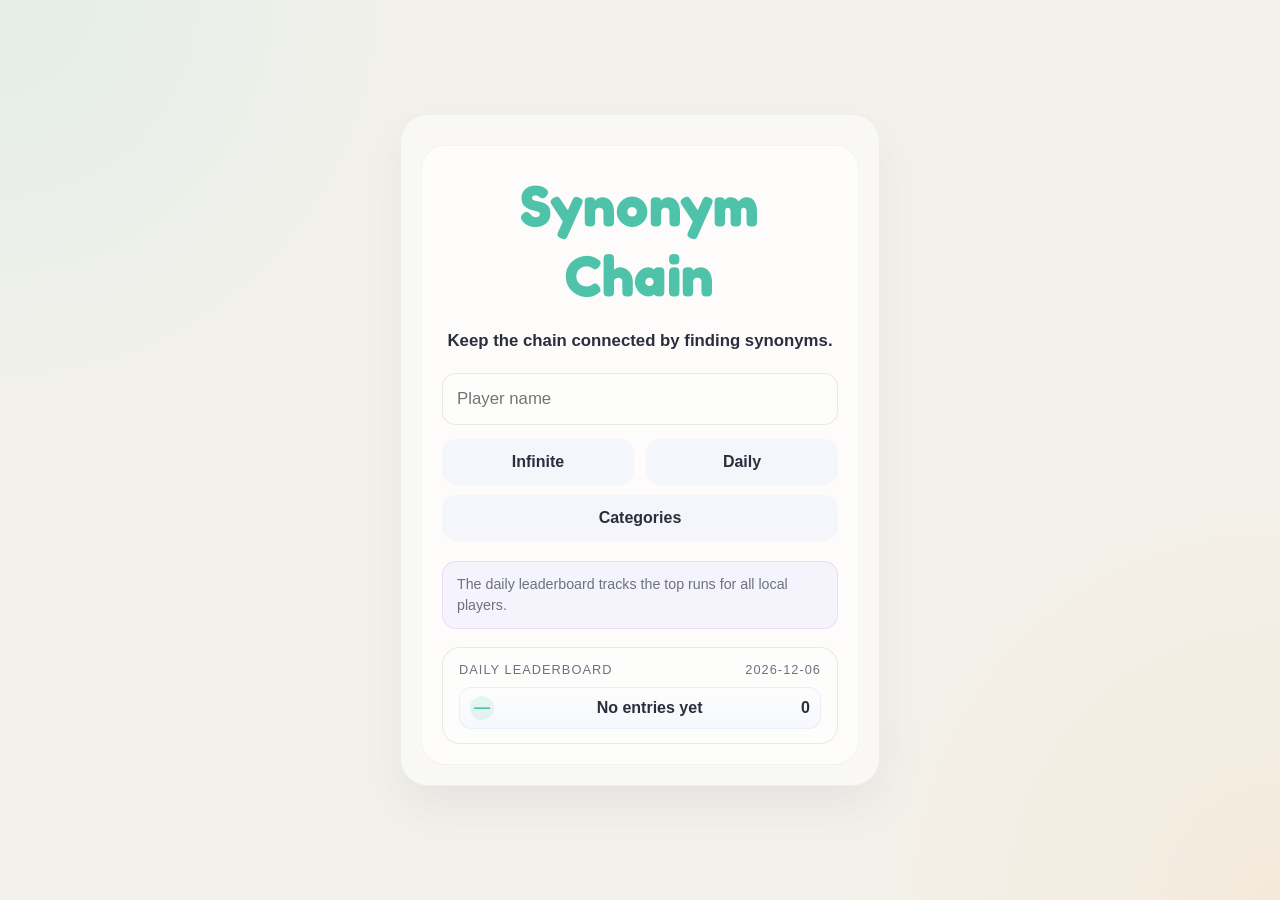
==== index.html @ b9a0c2e2 "Initial commit: Synonym Chain game with PWA support Adds the game (index.html, style.css, script.js)" ====
<!DOCTYPE html>
<html lang="en">
  <head>
    <meta charset="UTF-8" />
    <meta name="viewport" content="width=device-width, initial-scale=1.0, viewport-fit=cover" />
    <meta
      name="description"
      content="Synonym Chain is a word game where players keep a chain alive by finding valid synonyms, one word at a time."
    />
    <meta name="theme-color" content="#f3f1eb" />
    <meta name="mobile-web-app-capable" content="yes" />
    <meta name="apple-mobile-web-app-capable" content="yes" />
    <meta name="apple-mobile-web-app-status-bar-style" content="black-translucent" />
    <meta name="format-detection" content="telephone=no" />
    <link rel="manifest" href="manifest.json" />
    <link rel="icon" href="icons/favicon-32.png" sizes="32x32" />
    <link rel="apple-touch-icon" href="icons/icon-192.png" />
    <title>Synonym Chain</title>
    <link rel="preconnect" href="https://fonts.googleapis.com" />
    <link rel="preconnect" href="https://fonts.gstatic.com" crossorigin />
    <link href="https://fonts.googleapis.com/css2?family=Fredoka:wght@600;700&display=swap" rel="stylesheet" />
    <link rel="stylesheet" href="style.css" />
  </head>
  <body>
    <div class="app-shell">
      <header class="topbar">
        <button id="restartBtn" class="ghost-btn hidden" type="button">New run</button>
      </header>

      <main class="game-panel">
        <section id="startScreen" class="card start-screen">
          <h1 class="hero-logo">Synonym Chain</h1>
          <p class="tagline">Keep the chain connected by finding synonyms.</p>

          <form id="starterForm" class="starter-form">
            <label for="playerNameInput" class="sr-only">Your name</label>
            <input
              id="playerNameInput"
              name="playerName"
              type="text"
              maxlength="18"
              placeholder="Player name"
              autocomplete="off"
              autocapitalize="words"
              autocorrect="off"
              spellcheck="false"
              enterkeyhint="done"
            />
            <div class="starter-actions">
              <button id="startInfiniteBtn" class="mode-btn" type="button">Infinite</button>
              <button id="dailyChallengeBtn" class="mode-btn" type="button">Daily</button>
            </div>

            <button id="categoriesToggleBtn" class="mode-btn category-toggle" type="button" aria-expanded="false" aria-controls="categoryPicker">
              Categories
            </button>

            <div id="categoryPicker" class="category-picker hidden">
              <button type="button" class="category-chip" data-category="food">🍕 Food</button>
              <button type="button" class="category-chip" data-category="sport">⚽ Sport</button>
              <button type="button" class="category-chip" data-category="games">🎲 Games</button>
              <button type="button" class="category-chip" data-category="animals">🐾 Animals</button>
            </div>
          </form>

          <div class="info-note">
            The daily leaderboard tracks the top runs for all local players.
          </div>

          <div class="leaderboard-card">
            <div class="leaderboard-header">
              <span>Daily leaderboard</span>
              <span id="leaderboardDate">Today</span>
            </div>
            <ol id="leaderboardList" class="leaderboard-list"></ol>
          </div>
        </section>

        <section id="gameScreen" class="card hidden" aria-live="polite">
          <div class="game-header">
            <div class="status-pill">
              <span class="label">Chain</span>
              <strong id="chainLength">1</strong>
            </div>
            <div class="status-pill">
              <span class="label">Score</span>
              <strong id="scoreValue">0</strong>
            </div>
            <div class="status-pill">
              <span class="label">Timer</span>
              <strong id="timerValue">30s</strong>
            </div>
          </div>

          <div class="side-panel">
            <div class="resource-box">
              <span class="resource-label">Lives</span>
              <div class="resource-row">
                <div id="livesDisplay" class="token-row" aria-label="Lives remaining"></div>
                <button id="useLifeBtn" class="mini-action-btn" type="button">+5s</button>
              </div>
            </div>
            <div class="resource-box">
              <span class="resource-label">Hints</span>
              <div id="hintsDisplay" class="token-row" aria-label="Hint tokens"></div>
            </div>
          </div>

          <div class="board-wrap">
            <div class="board-header">
              <span>Word chain</span>
              <span id="attemptCounter">0 words</span>
            </div>
            <div id="board" class="board" aria-label="Synonym chain path"></div>
          </div>

          <div class="target-bar">
            <span class="prompt">Find a synonym for</span>
            <h2 id="targetWord">happy</h2>
          </div>

          <div id="statusMessage" class="status-message" aria-live="polite">Ready for your first move.</div>

          <form id="guessForm" class="guess-row">
            <label for="guessInput" class="sr-only">Your next synonym</label>
            <input
              id="guessInput"
              type="text"
              maxlength="20"
              autocomplete="off"
              autocapitalize="none"
              spellcheck="true"
              enterkeyhint="go"
              placeholder="Type a synonym..."
            />
            <button id="hintBtn" class="hint-btn" type="button" aria-label="Use a hint">💡</button>
            <button id="enterBtn" class="enter-btn" type="button" aria-label="Submit guess">⏎</button>
          </form>

          <div id="bonusPop" class="bonus-pop" aria-live="polite"></div>
        </section>

        <section id="resultScreen" class="card hidden">
          <div class="badge danger">Run complete</div>
          <h2 id="resultHeading">The chain is broken</h2>

          <div class="result-grid">
            <div>
              <span>Final score</span>
              <strong id="finalScore">0</strong>
            </div>
            <div>
              <span>Longest chain</span>
              <strong id="finalChain">1</strong>
            </div>
          </div>

          <p id="resultMessage">You built a solid chain. Try another starter word to go further.</p>
          <button id="playAgainBtn" class="primary-btn" type="button">Play again</button>
        </section>
      </main>
    </div>

    <script src="script.js"></script>
  </body>
</html>
---- style.css ----
:root {
  --bg: #f3f1eb;
  --bg-soft: #f8f5ee;
  --panel: rgba(255, 255, 255, 0.7);
  --card: rgba(255, 255, 255, 0.72);
  --primary: #7ad3c1;
  --primary-strong: #4ec3aa;
  --accent: #8ea7ff;
  --warning: #f2ce63;
  --danger: #ef6d7c;
  --success: #57c78d;
  --text: #2a2f3d;
  --muted: #6b7280;
  --outline: rgba(74, 82, 90, 0.12);
  --shadow: 0 16px 26px rgba(64, 74, 85, 0.08);
  --path: #f4f3ef;
  --path-strong: #e9e2d0;
  --path-accent: #91d9d3;
  --pastel-blue: #7cc8ef;
  --pastel-green: #8bd2b8;
  --pastel-yellow: #f2d768;
  --pastel-pink: #eb7aad;
  --pastel-orange: #f0a75f;
  --ribbon-blue: #2f8fc0;
  --ribbon-green: #2f9e77;
  --ribbon-yellow: #b8860b;
  --ribbon-pink: #d1487a;
  --ribbon-orange: #c96a2e;
}

* {
  box-sizing: border-box;
}

html,
body {
  margin: 0;
  min-height: 100%;
  font-family: Inter, "Segoe UI", sans-serif;
  background:
    radial-gradient(circle at top, rgba(102, 208, 165, 0.18), transparent 22%),
    linear-gradient(180deg, #f5fbff 0%, #edf4ff 100%);
  color: var(--text);
  overscroll-behavior-y: none;
  -webkit-text-size-adjust: 100%;
}

body {
  min-height: 100vh;
  min-height: 100dvh;
  display: flex;
  align-items: center;
  justify-content: center;
  padding: 16px;
  padding-top: max(16px, env(safe-area-inset-top));
  padding-bottom: max(16px, env(safe-area-inset-bottom));
  padding-left: max(16px, env(safe-area-inset-left));
  padding-right: max(16px, env(safe-area-inset-right));
  background:
    radial-gradient(circle at top left, rgba(143, 214, 214, 0.15), transparent 28%),
    radial-gradient(circle at bottom right, rgba(244, 183, 103, 0.12), transparent 28%),
    var(--bg);
  -webkit-tap-highlight-color: transparent;
}

button,
input {
  font: inherit;
}

button {
  cursor: pointer;
  touch-action: manipulation;
  -webkit-user-select: none;
  user-select: none;
}

input {
  touch-action: manipulation;
}

.app-shell {
  width: min(100%, 480px);
  max-height: 100dvh;
  border-radius: 28px;
  background: rgba(255, 255, 255, 0.52);
  border: 1px solid rgba(120, 133, 146, 0.08);
  box-shadow: 0 22px 46px rgba(81, 89, 100, 0.08);
  backdrop-filter: blur(14px);
  overflow-y: auto;
  overflow-x: hidden;
}

.topbar {
  display: flex;
  align-items: center;
  justify-content: flex-end;
  gap: 12px;
  padding: 18px 20px 12px;
}

.eyebrow {
  margin: 0 0 4px;
  text-transform: uppercase;
  letter-spacing: 0.14em;
  color: var(--primary-strong);
  font-size: 11px;
  font-weight: 700;
}

h1 {
  margin: 0;
  font-family: "Fredoka", Inter, "Segoe UI", sans-serif;
  font-weight: 700;
  letter-spacing: 0.01em;
  color: var(--primary-strong);
}

.hero-logo {
  text-align: center;
  font-size: clamp(2.6rem, 11vw, 3.6rem);
  margin: 4px 0 18px;
}

.ghost-btn,
.primary-btn {
  border: none;
  border-radius: 14px;
  transition: transform 0.18s ease, opacity 0.18s ease;
}

.ghost-btn {
  background: rgba(142, 167, 255, 0.08);
  color: var(--text);
  padding: 10px 14px;
}

.mode-btn {
  border: none;
  border-radius: 14px;
  background: rgba(142, 167, 255, 0.08);
  color: var(--text);
  padding: 14px 18px;
  font-weight: 800;
  transition: background 0.25s ease, color 0.25s ease, transform 0.18s ease, box-shadow 0.25s ease;
}

.mode-btn:hover,
.mode-btn.glow-active {
  background: linear-gradient(135deg, var(--primary) 0%, var(--primary-strong) 100%);
  color: #ffffff;
  box-shadow: 0 10px 18px rgba(78, 203, 157, 0.24);
}

.mode-btn:active {
  transform: scale(0.98);
}

.primary-btn {
  background: linear-gradient(135deg, var(--primary) 0%, var(--primary-strong) 100%);
  color: #ffffff;
  font-weight: 800;
  padding: 14px 18px;
  box-shadow: 0 10px 18px rgba(78, 203, 157, 0.24);
}

.primary-btn:active,
.ghost-btn:active {
  transform: scale(0.98);
}

.game-panel {
  padding: 0 20px 20px;
}

.card {
  background: rgba(255, 255, 255, 0.58);
  border: 1px solid rgba(120, 133, 146, 0.08);
  border-radius: 24px;
  padding: 20px;
  box-shadow: inset 0 1px 0 rgba(255,255,255,0.8);
}

.start-screen,
#resultScreen {
  text-align: center;
}

.start-screen,
#resultScreen {
  text-align: center;
}

.badge {
  display: inline-flex;
  padding: 7px 12px;
  border-radius: 999px;
  background: rgba(110, 231, 183, 0.12);
  color: var(--primary);
  font-size: 11px;
  font-weight: 700;
  letter-spacing: 0.08em;
  text-transform: uppercase;
}

.badge.danger {
  background: rgba(248, 113, 113, 0.12);
  color: #fecaca;
}

.start-screen h2,
#resultScreen h2 {
  margin: 16px 0 10px;
  font-size: clamp(1.6rem, 5vw, 2.1rem);
  letter-spacing: -0.04em;
}

.start-screen p,
#resultScreen p {
  margin: 0;
  color: var(--muted);
  line-height: 1.6;
}

.start-screen .tagline {
  text-align: center;
  font-size: 1.05rem;
  font-weight: 600;
  color: var(--text);
}

.starter-form {
  margin-top: 18px;
}

input {
  width: 100%;
  background: rgba(255, 255, 255, 0.04);
  border: 1px solid var(--outline);
  border-radius: 14px;
  color: var(--text);
  padding: 15px 14px;
  font-size: 1.05rem;
  outline: none;
}

input:focus {
  border-color: rgba(110, 231, 183, 0.75);
  box-shadow: 0 0 0 3px rgba(110, 231, 183, 0.12);
}

.starter-actions {
  display: grid;
  grid-template-columns: 1fr 1fr;
  gap: 12px;
  margin-top: 14px;
}

.ghost-btn.alt {
  background: rgba(255, 255, 255, 0.04);
}

.category-toggle {
  width: 100%;
  margin-top: 10px;
}

.category-picker {
  display: grid;
  grid-template-columns: repeat(2, minmax(0, 1fr));
  gap: 10px;
  margin-top: 10px;
}

.category-chip {
  border: 1px solid rgba(120, 133, 146, 0.14);
  border-radius: 14px;
  background: rgba(255, 255, 255, 0.5);
  padding: 12px 10px;
  font-weight: 700;
  font-size: 0.95rem;
  color: var(--text);
  transition: transform 0.15s ease, background 0.15s ease;
}

.category-chip:active {
  transform: scale(0.96);
  background: rgba(142, 167, 255, 0.14);
}

.info-note {
  margin-top: 20px;
  padding: 12px 14px;
  background: rgba(167, 139, 250, 0.09);
  border: 1px solid rgba(167, 139, 250, 0.2);
  border-radius: 14px;
  font-size: 0.89rem;
  line-height: 1.5;
  color: var(--muted);
  text-align: left;
}

.leaderboard-card {
  margin-top: 18px;
  padding: 14px 16px;
  border-radius: 18px;
  background: rgba(255, 255, 255, 0.05);
  border: 1px solid var(--outline);
}

.leaderboard-header {
  display: flex;
  justify-content: space-between;
  align-items: center;
  gap: 10px;
  margin-bottom: 10px;
  font-size: 0.8rem;
  text-transform: uppercase;
  letter-spacing: 0.08em;
  color: var(--muted);
}

.leaderboard-list {
  list-style: none;
  margin: 0;
  padding: 0;
  display: grid;
  gap: 8px;
}

.leaderboard-list li {
  display: grid;
  grid-template-columns: 28px 1fr auto;
  gap: 8px;
  align-items: center;
  padding: 8px 10px;
  border-radius: 12px;
  background: linear-gradient(180deg, rgba(255,255,255,0.06), rgba(142, 167, 255, 0.06));
  border: 1px solid rgba(142, 167, 255, 0.14);
  color: var(--text);
}

.leaderboard-list .rank {
  display: inline-flex;
  align-items: center;
  justify-content: center;
  width: 24px;
  height: 24px;
  border-radius: 999px;
  background: rgba(102, 208, 165, 0.14);
  color: var(--primary-strong);
  font-weight: 800;
}

.leaderboard-list .player {
  font-weight: 700;
  overflow: hidden;
  text-overflow: ellipsis;
}

.leaderboard-list .score {
  font-weight: 800;
  color: var(--text);
}

.bonus-pop {
  position: absolute;
  right: 22px;
  bottom: 92px;
  display: flex;
  flex-direction: column;
  align-items: flex-end;
  gap: 6px;
  opacity: 0;
  transform: translateY(18px) scale(0.92);
  pointer-events: none;
  transition: opacity 0.25s ease, transform 0.25s ease;
}

.bonus-pop.show {
  opacity: 1;
  transform: translateY(0) scale(1);
}

.bonus-pop span {
  display: inline-flex;
  align-items: center;
  color: white;
  border-radius: 999px;
  padding: 6px 12px;
  font-weight: 800;
  font-size: 0.78rem;
  letter-spacing: 0.06em;
  white-space: nowrap;
  box-shadow: 0 10px 20px rgba(81, 89, 100, 0.16);
}

.bonus-pop span.pop-time {
  background: linear-gradient(135deg, rgba(102, 208, 165, 0.96), rgba(142, 167, 255, 0.96));
}

.bonus-pop span.pop-hint {
  background: linear-gradient(135deg, rgba(250, 204, 21, 0.95), rgba(242, 168, 53, 0.95));
}

.bonus-pop span.pop-life {
  background: linear-gradient(135deg, rgba(239, 109, 124, 0.95), rgba(235, 122, 173, 0.95));
}

.hidden {
  display: none !important;
}

.game-header {
  display: grid;
  grid-template-columns: repeat(3, minmax(0, 1fr));
  gap: 8px;
  margin-bottom: 8px;
  flex-shrink: 0;
}

.status-pill {
  background: linear-gradient(180deg, rgba(255,255,255,0.66), rgba(244, 248, 252, 0.7));
  border: 1px solid rgba(120, 133, 146, 0.12);
  border-radius: 12px;
  padding: 6px 8px;
  text-align: center;
  box-shadow: 0 8px 16px rgba(81, 89, 100, 0.04);
}

.status-pill .label {
  display: block;
  font-size: 8px;
  color: var(--muted);
  letter-spacing: 0.08em;
  text-transform: uppercase;
}

.status-pill strong {
  display: block;
  margin-top: 2px;
  font-size: 0.95rem;
}

.side-panel {
  display: grid;
  grid-template-columns: repeat(2, minmax(0, 1fr));
  gap: 10px;
  margin-bottom: 10px;
  flex-shrink: 0;
}

.resource-box {
  background: rgba(255, 255, 255, 0.04);
  border: 1px solid var(--outline);
  border-radius: 14px;
  padding: 6px 10px;
}

.resource-label {
  display: block;
  margin-bottom: 4px;
  font-size: 9px;
  letter-spacing: 0.08em;
  color: var(--muted);
  text-transform: uppercase;
}

.token-row {
  display: flex;
  flex-wrap: wrap;
  gap: 6px;
  min-height: 24px;
}

.resource-row {
  display: flex;
  align-items: center;
  justify-content: space-between;
  gap: 8px;
}

.mini-action-btn {
  flex-shrink: 0;
  border: 1px solid rgba(248, 113, 113, 0.4);
  border-radius: 999px;
  background: rgba(248, 113, 113, 0.12);
  color: var(--danger);
  font-weight: 800;
  font-size: 0.7rem;
  padding: 4px 9px;
  touch-action: manipulation;
}

.mini-action-btn:active {
  transform: scale(0.94);
}

.token {
  display: inline-flex;
  align-items: center;
  justify-content: center;
  min-width: 22px;
  height: 22px;
  border-radius: 999px;
  padding: 0 8px;
  font-size: 0.72rem;
  font-weight: 800;
}

.token.life {
  background: rgba(248, 113, 113, 0.16);
  border: 1px solid rgba(248, 113, 113, 0.4);
  color: #fecaca;
}

.token.hint {
  background: rgba(250, 204, 21, 0.12);
  border: 1px solid rgba(250, 204, 21, 0.45);
  color: #fef3c7;
}

.target-bar {
  margin: 6px 0;
  padding: 6px 12px;
  text-align: center;
  border-radius: 14px;
  background: linear-gradient(180deg, rgba(255,255,255,0.48), rgba(245,247,250,0.76));
  border: 1px solid rgba(120, 133, 146, 0.08);
  box-shadow: inset 0 1px 0 rgba(255,255,255,0.8);
  flex-shrink: 0;
}

.prompt {
  display: block;
  font-size: 0.68rem;
  color: var(--muted);
  text-transform: uppercase;
  letter-spacing: 0.08em;
}

.target-bar h2 {
  margin: 2px 0 0;
  font-size: clamp(1.4rem, 6.5vw, 1.9rem);
  letter-spacing: 0.04em;
}

.guess-row {
  display: grid;
  grid-template-columns: 1fr auto auto;
  gap: 10px;
  margin-top: 4px;
}

.hint-btn,
.enter-btn {
  width: 50px;
  border: none;
  border-radius: 14px;
  font-size: 1.3rem;
  display: flex;
  align-items: center;
  justify-content: center;
  touch-action: manipulation;
}

.hint-btn {
  background: rgba(250, 204, 21, 0.18);
}

.enter-btn {
  background: linear-gradient(135deg, var(--primary) 0%, var(--primary-strong) 100%);
  color: #ffffff;
  box-shadow: 0 8px 16px rgba(78, 203, 157, 0.24);
}

.hint-btn:active,
.enter-btn:active {
  transform: scale(0.94);
}

.status-message {
  margin-top: 4px;
  min-height: 16px;
  color: var(--muted);
  text-align: center;
  font-weight: 600;
  font-size: 0.82rem;
  flex-shrink: 0;
}

.board-wrap {
  margin-top: 10px;
}

.board-header {
  display: flex;
  justify-content: space-between;
  align-items: center;
  margin-bottom: 6px;
  font-size: 0.85rem;
  color: var(--muted);
  flex-shrink: 0;
}

.board {
  position: relative;
  display: flex;
  align-items: center;
  gap: 26px;
  padding: 30px 24px 26px;
  min-height: 150px;
  border-radius: 28px;
  background: linear-gradient(180deg, rgba(255,255,255,0.18), rgba(255,255,255,0.24));
  border: 1px solid rgba(120, 133, 146, 0.06);
  overflow-x: auto;
  overflow-y: visible;
  white-space: nowrap;
  scroll-behavior: smooth;
  scrollbar-width: thin;
}

.board::before,
.board::after {
  content: "";
  position: absolute;
  left: 22px;
  right: 22px;
  top: 50%;
  height: 40px;
  transform: translateY(-50%);
  background-image: linear-gradient(
    90deg,
    var(--pastel-blue), var(--pastel-green), var(--pastel-yellow), var(--pastel-pink), var(--pastel-orange), var(--pastel-blue)
  );
  background-size: 480px 100%;
  background-repeat: repeat-x;
  -webkit-mask-image: url("data:image/svg+xml,%3Csvg xmlns='http://www.w3.org/2000/svg' width='80' height='40' viewBox='0 0 80 40'%3E%3Crect x='6' y='4' width='22' height='32' rx='11' fill='none' stroke='white' stroke-width='7'/%3E%3Crect x='40' y='12' width='34' height='16' rx='8' fill='none' stroke='white' stroke-width='7'/%3E%3C/svg%3E");
  mask-image: url("data:image/svg+xml,%3Csvg xmlns='http://www.w3.org/2000/svg' width='80' height='40' viewBox='0 0 80 40'%3E%3Crect x='6' y='4' width='22' height='32' rx='11' fill='none' stroke='white' stroke-width='7'/%3E%3Crect x='40' y='12' width='34' height='16' rx='8' fill='none' stroke='white' stroke-width='7'/%3E%3C/svg%3E");
  -webkit-mask-repeat: repeat-x;
  mask-repeat: repeat-x;
  -webkit-mask-size: 80px 40px;
  mask-size: 80px 40px;
  filter: drop-shadow(0 6px 10px rgba(146, 149, 162, 0.18));
  background-position: var(--flow, 0px) 0;
  transition: background-position 0.8s cubic-bezier(0.22, 1, 0.36, 1), transform 0.6s ease, clip-path 0.6s ease, filter 0.6s ease;
}

.board.chain-broken::before {
  clip-path: inset(0 50% 0 0);
  transform: translateY(-50%) translate(-14px, 6px) rotate(-10deg);
  filter: grayscale(0.75);
}

.board.chain-broken::after {
  clip-path: inset(0 0 0 50%);
  transform: translateY(-50%) translate(14px, 6px) rotate(10deg);
  filter: grayscale(0.75);
}

.path-node {
  --wave: 0px;
  position: relative;
  z-index: 1;
  display: inline-flex;
  align-items: center;
  justify-content: center;
  flex-shrink: 0;
  max-width: 180px;
  padding: 8px 16px;
  border-radius: 999px;
  background: rgba(255, 255, 255, 0.88);
  box-shadow: 0 8px 16px rgba(80, 90, 110, 0.1), inset 0 0 0 1px rgba(255, 255, 255, 0.6);
  color: var(--ribbon-blue);
  font-size: clamp(0.78rem, 3vw, 0.98rem);
  font-weight: 800;
  letter-spacing: 0.05em;
  text-transform: uppercase;
  overflow: hidden;
  text-overflow: ellipsis;
  transform: translateY(var(--wave));
  transition: transform 0.25s ease, color 0.2s ease, box-shadow 0.2s ease, opacity 0.2s ease;
}

.path-node:first-child {
  margin-left: 8px;
}

.path-node:nth-child(odd) {
  --wave: -20px;
}

.path-node:nth-child(even) {
  --wave: 20px;
}

.path-node::before,
.path-node::after {
  content: "";
  position: absolute;
  left: 50%;
  transform: translateX(-50%);
}

.path-node::before {
  width: 2px;
  background: currentColor;
  opacity: 0.4;
}

.path-node::after {
  width: 11px;
  height: 11px;
  border-radius: 50%;
  background: currentColor;
  box-shadow: 0 0 0 4px rgba(255, 255, 255, 0.9);
}

.path-node:nth-child(odd)::before,
.path-node:nth-child(odd)::after {
  bottom: -20px;
}

.path-node:nth-child(odd)::before {
  height: 20px;
}

.path-node:nth-child(even)::before,
.path-node:nth-child(even)::after {
  top: -20px;
}

.path-node:nth-child(even)::before {
  height: 20px;
}

.path-node:nth-child(6n + 1) {
  color: var(--ribbon-blue);
}

.path-node:nth-child(6n + 2) {
  color: var(--ribbon-orange);
}

.path-node:nth-child(6n + 3) {
  color: var(--ribbon-green);
}

.path-node:nth-child(6n + 4) {
  color: var(--ribbon-pink);
}

.path-node:nth-child(6n + 5) {
  color: var(--ribbon-yellow);
}

.path-node:nth-child(6n + 6) {
  color: var(--ribbon-blue);
}

.path-node.current {
  transform: translateY(var(--wave)) scale(1.12);
  background: #ffffff;
  box-shadow: 0 8px 18px currentColor, inset 0 0 0 1.5px currentColor;
}

.path-node.current::after {
  box-shadow: 0 0 0 4px rgba(255, 255, 255, 0.95), 0 0 0 7px currentColor;
}

.path-node.hint {
  opacity: 0.65;
  font-style: italic;
  outline: 1.5px dashed currentColor;
  outline-offset: 2px;
}

.path-node.path-reward {
  width: 34px;
  height: 34px;
  min-width: 34px;
  padding: 0;
  border-radius: 50%;
  font-size: 1rem;
  text-transform: none;
  letter-spacing: 0;
}

.path-node.path-reward--hint {
  color: var(--warning);
  background: rgba(250, 204, 21, 0.16);
  box-shadow: 0 6px 14px rgba(217, 164, 6, 0.16), inset 0 0 0 1px rgba(250, 204, 21, 0.4);
}

.result-grid {
  display: grid;
  grid-template-columns: repeat(2, minmax(0, 1fr));
  gap: 12px;
  margin: 22px 0 18px;
}

.result-grid div {
  background: rgba(255, 255, 255, 0.04);
  border: 1px solid var(--outline);
  border-radius: 18px;
  padding: 16px 12px;
}

.result-grid span {
  display: block;
  color: var(--muted);
  font-size: 0.8rem;
  text-transform: uppercase;
  letter-spacing: 0.08em;
}

.result-grid strong {
  display: block;
  margin-top: 8px;
  font-size: 1.8rem;
}

.sr-only {
  position: absolute;
  width: 1px;
  height: 1px;
  padding: 0;
  margin: -1px;
  overflow: hidden;
  clip: rect(0, 0, 0, 0);
  border: 0;
}

@media (max-width: 520px) {
  body {
    padding: 0;
    align-items: stretch;
    justify-content: stretch;
  }

  .app-shell {
    width: 100%;
    min-height: 100vh;
    min-height: 100dvh;
    border-radius: 0;
    border: none;
    box-shadow: none;
  }

  .topbar {
    padding: max(14px, env(safe-area-inset-top)) 16px 10px;
  }

  .game-panel {
    padding: 0 16px max(16px, env(safe-area-inset-bottom));
  }
}

@media (max-width: 380px) {
  .card {
    padding: 16px;
  }

  .starter-actions {
    grid-template-columns: 1fr;
  }
}
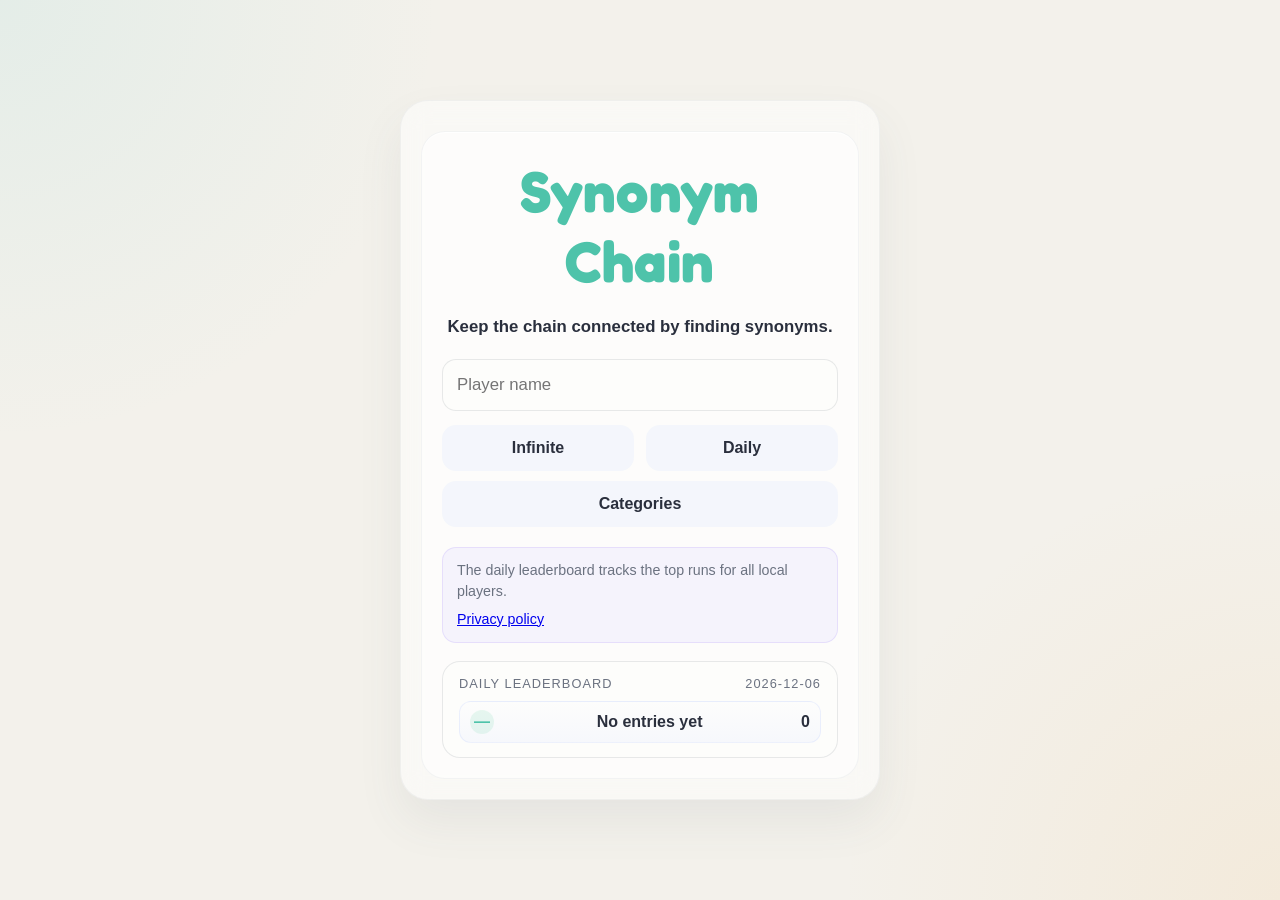
==== commit ee4286e3: "Add privacy policy page and link it from the start screen Needed for Play Console publishing (ads + " ====
--- a/index.html
+++ b/index.html
@@ -65,6 +65,7 @@
 
           <div class="info-note">
             The daily leaderboard tracks the top runs for all local players.
+            <a href="privacy.html" style="display: block; margin-top: 6px;">Privacy policy</a>
           </div>
 
           <div class="leaderboard-card">
@@ -95,10 +96,7 @@
           <div class="side-panel">
             <div class="resource-box">
               <span class="resource-label">Lives</span>
-              <div class="resource-row">
-                <div id="livesDisplay" class="token-row" aria-label="Lives remaining"></div>
-                <button id="useLifeBtn" class="mini-action-btn" type="button">+5s</button>
-              </div>
+              <div id="livesDisplay" class="token-row" aria-label="Lives remaining"></div>
             </div>
             <div class="resource-box">
               <span class="resource-label">Hints</span>
@@ -138,6 +136,20 @@
           </form>
 
           <div id="bonusPop" class="bonus-pop" aria-live="polite"></div>
+
+          <div id="continuePrompt" class="modal-overlay hidden">
+            <div class="modal-card">
+              <div class="badge">Keep going?</div>
+              <h2 id="continueHeading">Use a life to keep going?</h2>
+              <p id="continueMessage">Spend one life to add 5 seconds and keep your chain alive.</p>
+              <div class="modal-actions">
+                <button id="continueYesBtn" class="primary-btn" type="button">Use a life (+5s)</button>
+                <button id="watchAdBtn" class="ghost-btn alt hidden" type="button">📺 Watch an ad (+1 life)</button>
+                <button id="buyLivesBtn" class="ghost-btn alt hidden" type="button">💎 Buy 3 lives</button>
+                <button id="continueNoBtn" class="ghost-btn alt" type="button">End run</button>
+              </div>
+            </div>
+          </div>
         </section>
 
         <section id="resultScreen" class="card hidden">
--- a/style.css
+++ b/style.css
@@ -473,27 +473,56 @@
   min-height: 24px;
 }
 
-.resource-row {
+#gameScreen {
+  position: relative;
+}
+
+.modal-overlay {
+  position: absolute;
+  inset: 0;
   display: flex;
   align-items: center;
-  justify-content: space-between;
-  gap: 8px;
-}
-
-.mini-action-btn {
-  flex-shrink: 0;
-  border: 1px solid rgba(248, 113, 113, 0.4);
-  border-radius: 999px;
-  background: rgba(248, 113, 113, 0.12);
-  color: var(--danger);
-  font-weight: 800;
-  font-size: 0.7rem;
-  padding: 4px 9px;
-  touch-action: manipulation;
-}
-
-.mini-action-btn:active {
-  transform: scale(0.94);
+  justify-content: center;
+  padding: 20px;
+  background: rgba(42, 47, 61, 0.45);
+  backdrop-filter: blur(3px);
+  z-index: 20;
+  border-radius: inherit;
+}
+
+.modal-card {
+  width: 100%;
+  max-width: 320px;
+  background: #fff;
+  border-radius: 22px;
+  padding: 22px;
+  text-align: center;
+  box-shadow: 0 24px 48px rgba(42, 47, 61, 0.28);
+}
+
+.modal-card h2 {
+  margin: 12px 0 8px;
+  font-size: 1.3rem;
+  letter-spacing: -0.02em;
+}
+
+.modal-card p {
+  margin: 0;
+  color: var(--muted);
+  line-height: 1.5;
+  font-size: 0.92rem;
+}
+
+.modal-actions {
+  display: flex;
+  flex-direction: column;
+  gap: 10px;
+  margin-top: 18px;
+}
+
+.modal-actions .primary-btn,
+.modal-actions .ghost-btn {
+  width: 100%;
 }
 
 .token {
@@ -577,6 +606,12 @@
 .hint-btn:active,
 .enter-btn:active {
   transform: scale(0.94);
+}
+
+.hint-btn:disabled,
+.enter-btn:disabled {
+  opacity: 0.5;
+  pointer-events: none;
 }
 
 .status-message {
@@ -625,7 +660,7 @@
   content: "";
   position: absolute;
   left: 22px;
-  right: 22px;
+  width: var(--ribbon-width, calc(100% - 44px));
   top: 50%;
   height: 40px;
   transform: translateY(-50%);
